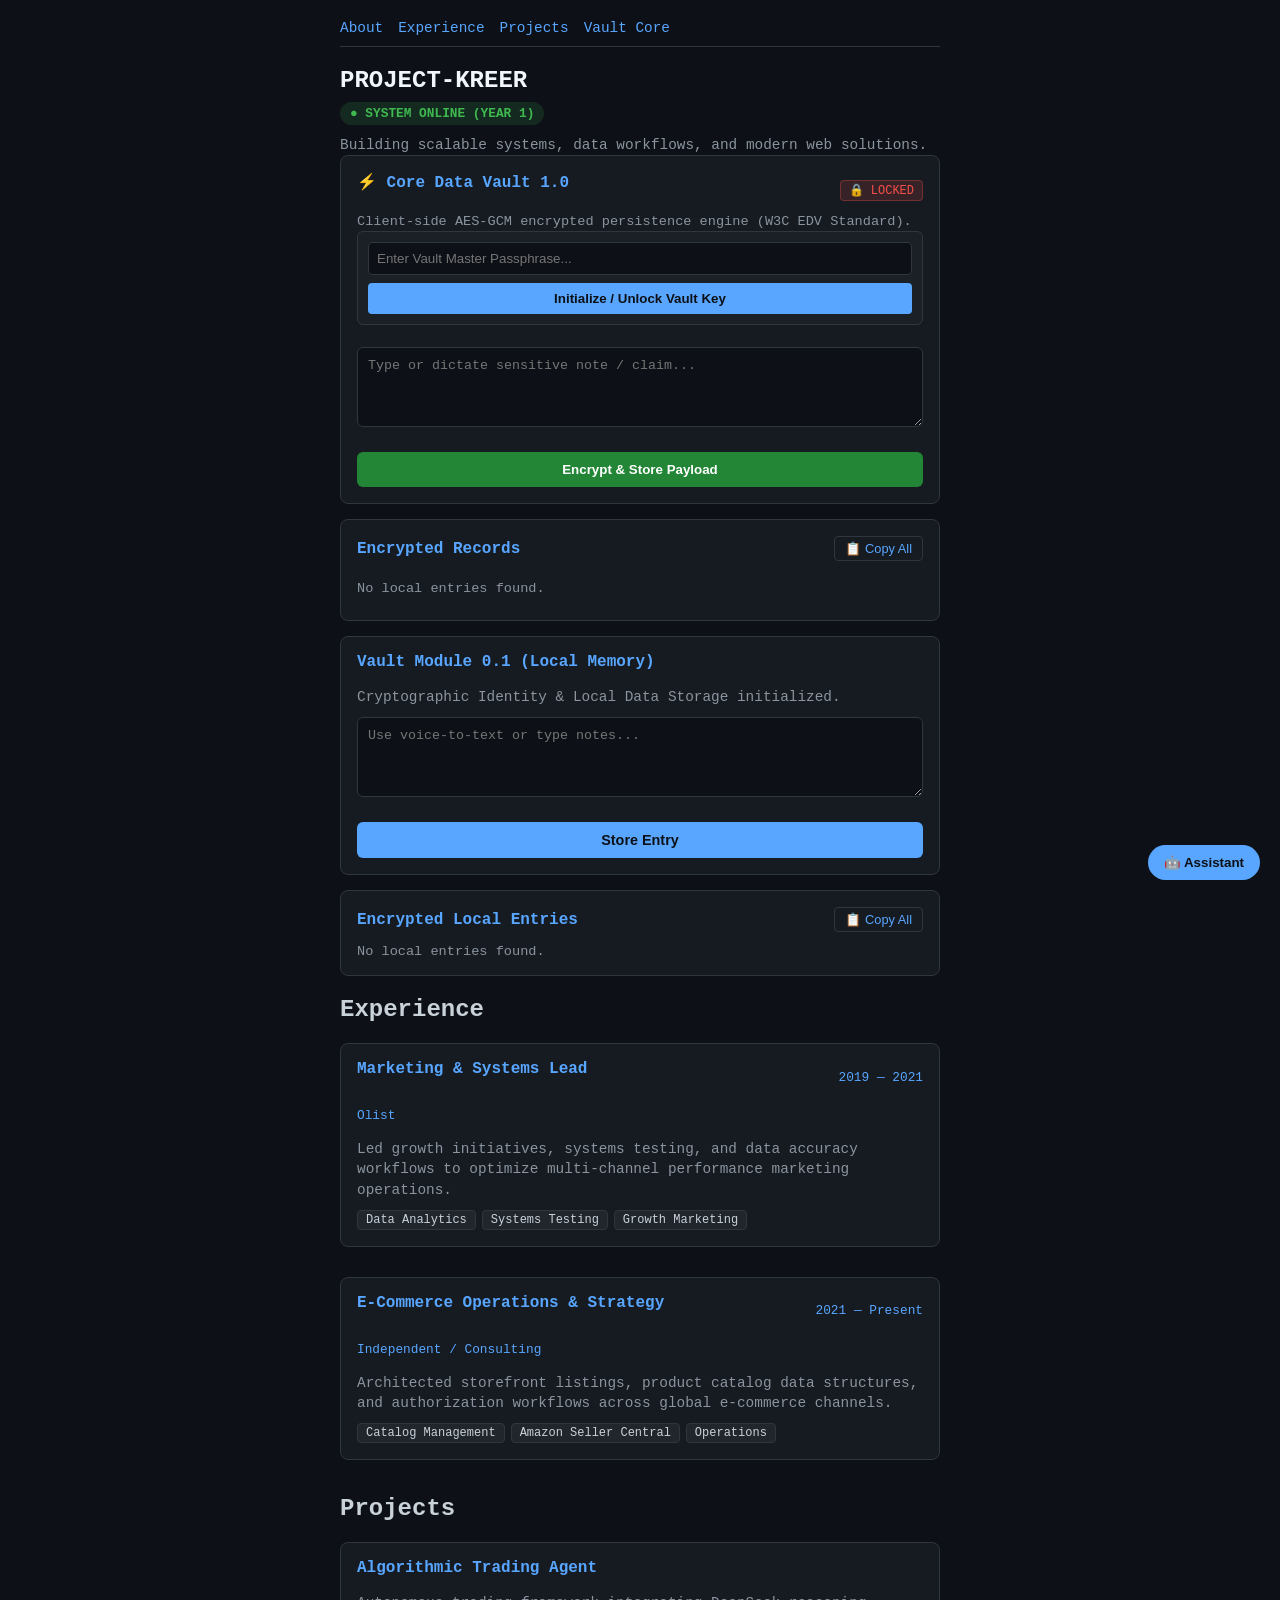
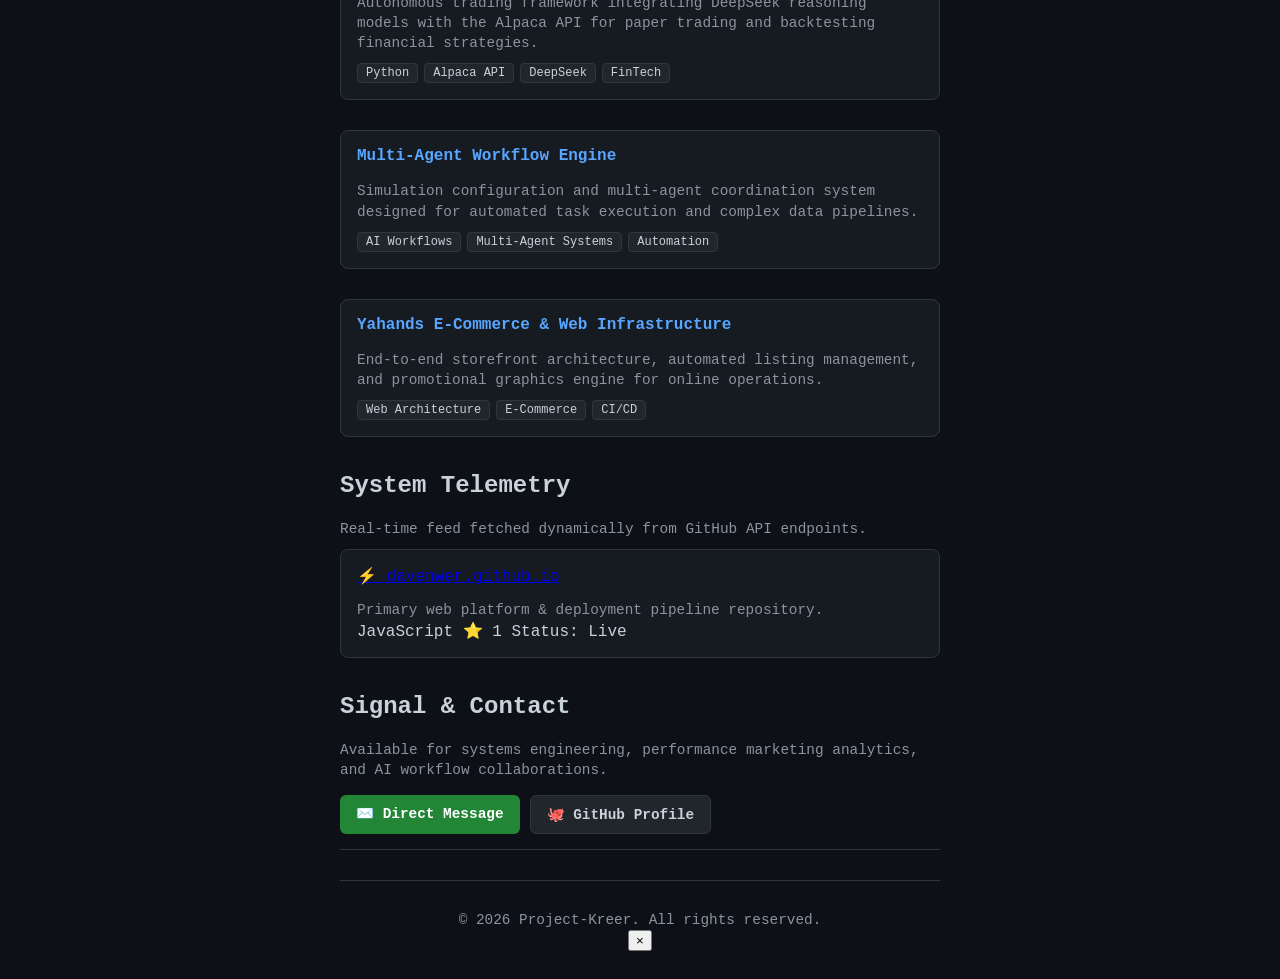
==== index.html @ 2634e56e "Implement Core Data Vault with encryption controls Added Core Data Vault section with encryption fea" ====
<!DOCTYPE html>
<html lang="en">
<head>
  <!-- Primary Meta Tags -->
  <title>Okennachukwu Enwerem | Systems Engineering, Marketing Analytics & AI Workflows</title>
  <meta name="title" content="Okennachukwu Enwerem | Systems Engineering, Marketing Analytics & AI Workflows">
  <meta name="description" content="Portfolio of Okennachukwu Enwerem—specializing in systems engineering, e-commerce infrastructure, performance marketing analytics, and AI workflow automation.">

  <!-- Open Graph / Facebook / LinkedIn -->
  <meta property="og:type" content="website">
  <meta property="og:url" content="https://davenwer.github.io/">
  <meta property="og:title" content="Okennachukwu Enwerem | Systems Engineering & AI Workflows">
  <meta property="og:description" content="Portfolio showcasing algorithmic trading engines, e-commerce infrastructure, and automated workflow architecture.">
  <meta property="og:image" content="https://davenwer.github.io/icon-512.png">

  <!-- Twitter / X -->
  <meta property="twitter:card" content="summary_large_image">
  <meta property="twitter:url" content="https://davenwer.github.io/">
  <meta property="twitter:title" content="Okennachukwu Enwerem | Portfolio">
  <meta property="twitter:description" content="Systems engineering, e-commerce infrastructure, performance marketing analytics, and AI workflow automation.">
  <meta property="twitter:image" content="https://davenwer.github.io/icon-512.png">

  <!-- Mobile PWA & Web App Capable Meta Tags -->
  <meta name="theme-color" content="#0f172a" />
  <meta name="apple-mobile-web-app-capable" content="yes" />
  <meta name="apple-mobile-web-app-status-bar-style" content="black-translucent" />
  <link rel="manifest" href="manifest.json" />

  <meta charset="UTF-8">
  <meta name="viewport" content="width=device-width, initial-scale=1.0">

  <style>
    :root {
      --bg: #0d1117;
      --card: #161b22;
      --accent: #58a6ff;
      --text: #c9d1d9;
      --success: #3fb950;
      --border: #30363d;
    }
    body {
      background-color: var(--bg);
      color: var(--text);
      font-family: -apple-system, BlinkMacSystemFont, "Segoe UI", Roboto, monospace;
      margin: 0;
      padding: 20px;
      display: flex;
      flex-direction: column;
      align-items: center;
      min-height: 100vh;
    }
    .container {
      width: 100%;
      max-width: 600px;
    }
    header nav {
      display: flex;
      gap: 15px;
      margin-bottom: 20px;
      border-bottom: 1px solid var(--border);
      padding-bottom: 10px;
    }
    header nav a {
      color: var(--accent);
      text-decoration: none;
      font-size: 0.9rem;
    }
    .header {
      border-bottom: 1px solid var(--border);
      padding-bottom: 15px;
      margin-bottom: 20px;
    }
    h1 {
      color: #f0f6fc;
      font-size: 1.5rem;
      margin: 0;
    }
    .status-badge {
      display: inline-block;
      background: rgba(63, 185, 80, 0.15);
      color: var(--success);
      padding: 4px 10px;
      border-radius: 12px;
      font-size: 0.8rem;
      font-weight: bold;
      margin-top: 8px;
    }
    .card {
      background: var(--card);
      border: 1px solid var(--border);
      border-radius: 8px;
      padding: 16px;
      margin-bottom: 15px;
    }
    .card h3 {
      margin-top: 0;
      color: var(--accent);
      font-size: 1rem;
    }
    p {
      font-size: 0.9rem;
      line-height: 1.4;
      color: #8b949e;
      margin-bottom: 0;
    }
    textarea {
      width: 100%;
      height: 80px;
      background: #090d11;
      border: 1px solid var(--border);
      border-radius: 6px;
      color: var(--text);
      padding: 10px;
      box-sizing: border-box;
      font-family: inherit;
      resize: none;
      margin-bottom: 10px;
      margin-top: 10px;
    }
    .vault-btn {
      width: 100%;
      background: #238636;
      color: white;
      border: none;
      padding: 12px;
      border-radius: 6px;
      font-weight: bold;
      font-size: 0.9rem;
      cursor: pointer;
    }
    .vault-btn:active {
      background: #2ea043;
    }
    .entry-list {
      margin-top: 10px;
    }
    .entry-item {
      background: #090d11;
      border: 1px solid var(--border);
      border-radius: 6px;
      padding: 10px;
      margin-bottom: 8px;
      font-size: 0.85rem;
      word-break: break-word;
    }
    .grid {
      display: flex;
      flex-direction: column;
      gap: 15px;
      margin-top: 10px;
    }
    .card-header {
      display: flex;
      justify-content: space-between;
      align-items: center;
    }
    .date, .company {
      font-size: 0.8rem;
      color: var(--accent);
    }
    .tag-container {
      display: flex;
      flex-wrap: wrap;
      gap: 6px;
      margin-top: 10px;
    }
    .tag {
      background: #21262d;
      color: var(--text);
      padding: 2px 8px;
      border-radius: 4px;
      font-size: 0.75rem;
      border: 1px solid var(--border);
    }
    .contact-actions {
      display: flex;
      gap: 10px;
      margin-top: 15px;
    }
    .btn {
      padding: 10px 16px;
      border-radius: 6px;
      text-decoration: none;
      font-weight: bold;
      font-size: 0.9rem;
    }
    .btn-primary { background: #238636; color: white; }
    .btn-secondary { background: #21262d; color: var(--text); border: 1px solid var(--border); }
    
    /* CLI Drawer Styles */
    .cli-floating-btn {
      position: fixed;
      bottom: 20px;
      right: 20px;
      background: var(--accent);
      color: var(--bg);
      border: none;
      padding: 10px 16px;
      border-radius: 20px;
      font-weight: bold;
      cursor: pointer;
      z-index: 1000;
    }
    .cli-drawer {
      position: fixed;
      bottom: 0;
      left: 0;
      width: 100%;
      max-height: 50vh;
      background: var(--card);
      border-top: 1px solid var(--border);
      display: none;
      flex-direction: column;
      z-index: 1001;
      box-sizing: border-box;
      padding: 15px;
    }
    .cli-drawer[aria-hidden="false"] {
      display: flex;
    }
    .cli-header {
      display: flex;
      justify-content: space-between;
      align-items: center;
      font-size: 0.8rem;
      color: var(--accent);
      border-bottom: 1px solid var(--border);
      padding-bottom: 8px;
    }
    .cli-close-btn {
      background: none;
      border: none;
      color: var(--text);
      font-size: 1.2rem;
      cursor: pointer;
    }
    .cli-output {
      overflow-y: auto;
      max-height: 150px;
      margin: 10px 0;
      font-size: 0.85rem;
    }
    .cli-quick-commands {
      display: flex;
      gap: 5px;
      flex-wrap: wrap;
      margin-bottom: 10px;
    }
    .cli-pill {
      background: #21262d;
      color: var(--text);
      border: 1px solid var(--border);
      padding: 4px 8px;
      border-radius: 12px;
      font-size: 0.75rem;
      cursor: pointer;
    }
    .cli-input-form {
      display: flex;
      align-items: center;
      background: #090d11;
      border: 1px solid var(--border);
      border-radius: 6px;
      padding: 6px 10px;
    }
    .cli-prompt {
      color: var(--success);
      margin-right: 8px;
      font-weight: bold;
    }
    .cli-input-form input {
      background: none;
      border: none;
      color: var(--text);
      width: 100%;
      outline: none;
      font-family: inherit;
      font-size: 0.9rem;
    }
  </style>
</head>
<body>
  <div class="container">
    <header>
      <nav>
        <a href="#about">About</a>
        <a href="#experience">Experience</a>
        <a href="#projects">Projects</a>
        <a href="#vault-section">Vault Core</a>
      </nav>
    </header>

    <main>
      <section id="hero" class="header">
        <h1>PROJECT-KREER</h1>
        <div class="status-badge">● SYSTEM ONLINE (YEAR 1)</div>
        <p style="margin-top: 10px;">Building scalable systems, data workflows, and modern web solutions.</p>
      
    <!-- Local Storage Vault Module (Enhanced) -->
<!-- Core Data Vault Section (Year 1 Foundation) -->
<section id="vault-section">
  <div class="card">
    <div style="display: flex; justify-content: space-between; align-items: center;">
      <h3>⚡ Core Data Vault 1.0</h3>
      <span id="vault-status-badge" style="background: rgba(248,81,73,0.15); color: #f85149; padding: 2px 8px; border-radius: 4px; font-size: 0.75rem; border: 1px solid rgba(248,81,73,0.3);">🔒 LOCKED</span>
    </div>
    <p class="text-muted" style="font-size: 0.85rem; margin-top: 4px;">Client-side AES-GCM encrypted persistence engine (W3C EDV Standard).</p>

    <!-- Key Derivation / Unlock Input -->
    <div id="vault-lock-controls" style="margin-bottom: 12px; padding: 10px; background: rgba(255,255,255,0.02); border: 1px solid #30363d; border-radius: 6px;">
      <input type="password" id="vaultPassphrase" placeholder="Enter Vault Master Passphrase..." style="width: 100%; box-sizing: border-box; padding: 8px; border-radius: 4px; border: 1px solid #30363d; background: #0d1117; color: white; margin-bottom: 8px;">
      <button onclick="unlockCoreVault()" style="width: 100%; padding: 8px; border-radius: 4px; background: var(--accent-color, #58a6ff); color: #0d1117; font-weight: bold; border: none; cursor: pointer;">Initialize / Unlock Vault Key</button>
    </div>

    <!-- Data Input -->
    <div style="position: relative; margin-bottom: 10px;">
      <textarea id="vaultInput" placeholder="Type or dictate sensitive note / claim..." style="width: 100%; box-sizing: border-box; min-height: 70px; padding: 10px; border-radius: 6px; border: 1px solid #30363d; background: #0d1117; color: #c9d1d9; resize: vertical;"></textarea>
    </div>

    <button onclick="saveToCoreVault()" style="width: 100%; padding: 10px; border-radius: 6px; background: #238636; color: white; font-weight: bold; border: none; cursor: pointer;">Encrypt & Store Payload</button>
  </div>

  <!-- Encrypted Vault Display Card -->
  <div class="card" style="margin-top: 12px;">
    <div style="display: flex; justify-content: space-between; align-items: center; margin-bottom: 12px;">
      <h3 style="margin: 0;">Encrypted Records</h3>
      <button onclick="copyAllVaultEntries()" style="background: transparent; border: 1px solid #30363d; color: var(--accent-color, #58a6ff); font-size: 0.8rem; padding: 4px 10px; border-radius: 4px; cursor: pointer;">📋 Copy All</button>
    </div>

    <div id="vaultDisplay" class="entry-list" style="display: flex; flex-direction: column; gap: 8px; max-height: 280px; overflow-y: auto;">
      <div style="color: #8b949e; font-size: 0.85rem;">Vault locked. Enter passphrase above to view decrypted records.</div>
    </div>
  </div>
  
  <!-- Input Container -->
  <div class="card">
    <h3>Vault Module 0.1 (Local Memory)</h3>
    <p>Cryptographic Identity & Local Data Storage initialized.</p>
    
    <div style="position: relative; margin-bottom: 10px;">
      <textarea id="vaultInput" placeholder="Use voice-to-text or type notes..." style="width: 100%; box-sizing: border-box; min-height: 80px; padding: 10px; border-radius: 6px; border: 1px solid var(--border-color, #30363d); background: var(--bg-primary, #0d1117); color: #c9d1d9; resize: vertical;"></textarea>
    </div>

    <button class="vault-btn" onclick="saveToVault()" style="width: 100%; padding: 10px; border-radius: 6px; background: var(--accent-color, #58a6ff); color: #0d1117; font-weight: bold; border: none; cursor: pointer;">Store Entry</button>
  </div>

  <!-- Display Container -->
  <div class="card">
    <div style="display: flex; justify-content: space-between; align-items: center; margin-bottom: 12px;">
      <h3 style="margin: 0;">Encrypted Local Entries</h3>
      <button onclick="copyAllVaultEntries()" style="background: transparent; border: 1px solid #30363d; color: var(--accent-color, #58a6ff); font-size: 0.8rem; padding: 4px 10px; border-radius: 4px; cursor: pointer;">📋 Copy All</button>
    </div>

    <div id="vaultDisplay" class="entry-list" style="display: flex; flex-direction: column; gap: 8px; max-height: 280px; overflow-y: auto;">
      <div style="color: #8b949e; font-size: 0.85rem;">No local entries found.</div>
    </div>
  </div>
</section>
        
     <!-- Experience Section -->
      <section id="experience">
        <h2>Experience</h2>
        <div class="grid">
          <article class="card">
            <div class="card-header">
              <h3>Marketing & Systems Lead</h3>
              <span class="date">2019 — 2021</span>
            </div>
            <p class="company">Olist</p>
            <p>Led growth initiatives, systems testing, and data accuracy workflows to optimize multi-channel performance marketing operations.</p>
            <div class="tag-container">
              <span class="tag">Data Analytics</span>
              <span class="tag">Systems Testing</span>
              <span class="tag">Growth Marketing</span>
            </div>
          </article>

          <article class="card">
            <div class="card-header">
              <h3>E-Commerce Operations & Strategy</h3>
              <span class="date">2021 — Present</span>
            </div>
            <p class="company">Independent / Consulting</p>
            <p>Architected storefront listings, product catalog data structures, and authorization workflows across global e-commerce channels.</p>
            <div class="tag-container">
              <span class="tag">Catalog Management</span>
              <span class="tag">Amazon Seller Central</span>
              <span class="tag">Operations</span>
            </div>
          </article>
        </div>
      </section>

      <!-- Projects Section -->
      <section id="projects">
        <h2>Projects</h2>
        <div class="grid">
          <article class="card project-card">
            <h3>Algorithmic Trading Agent</h3>
            <p>Autonomous trading framework integrating DeepSeek reasoning models with the Alpaca API for paper trading and backtesting financial strategies.</p>
            <div class="tag-container">
              <span class="tag">Python</span>
              <span class="tag">Alpaca API</span>
              <span class="tag">DeepSeek</span>
              <span class="tag">FinTech</span>
            </div>
          </article>

          <article class="card project-card">
            <h3>Multi-Agent Workflow Engine</h3>
            <p>Simulation configuration and multi-agent coordination system designed for automated task execution and complex data pipelines.</p>
            <div class="tag-container">
              <span class="tag">AI Workflows</span>
              <span class="tag">Multi-Agent Systems</span>
              <span class="tag">Automation</span>
            </div>
          </article>

          <article class="card project-card">
            <h3>Yahands E-Commerce & Web Infrastructure</h3>
            <p>End-to-end storefront architecture, automated listing management, and promotional graphics engine for online operations.</p>
            <div class="tag-container">
              <span class="tag">Web Architecture</span>
              <span class="tag">E-Commerce</span>
              <span class="tag">CI/CD</span>
            </div>
          </article>
        </div>
      </section>

      <!-- System Telemetry Section (Live GitHub API) -->
      <section id="telemetry" style="margin-top: 20px;">
        <h2>System Telemetry</h2>
        <p>Real-time feed fetched dynamically from GitHub API endpoints.</p>
        <div id="telemetry-feed" class="grid" style="margin-top: 10px;">
          <div class="card telemetry-card loading">
            <p>📡 Fetching live telemetry from GitHub...</p>
          </div>
        </div>
      </section>

      <!-- Contact & Signal Drawer Section -->
      <section id="contact" style="margin-top: 20px;">
        <h2>Signal & Contact</h2>
        <p>Available for systems engineering, performance marketing analytics, and AI workflow collaborations.</p>
        <div class="contact-actions">
          <a href="mailto:info@yahands.com" class="btn btn-primary">✉️ Direct Message</a>
          <a href="https://github.com/davenwer" target="_blank" rel="noopener" class="btn btn-secondary">🐙 GitHub Profile</a>
        </div>
      </section>
    </main>

    <footer style="margin-top: 30px; text-align: center; border-top: 1px solid var(--border); padding-top: 15px;">
      <p>&copy; 2026 Project-Kreer. All rights reserved.</p>
    </footer>
  </div>

  <!-- Scripts -->
  <script src="script.js" defer></script>
  <script>
    document.addEventListener("DOMContentLoaded", () => {
      loadVault();

      // Reliable Drawer Toggle Fix
      const cliTrigger = document.getElementById("cli-trigger");
      const cliDrawer = document.getElementById("cli-drawer");
      const cliClose = document.getElementById("cli-close");

      if (cliTrigger && cliDrawer) {
        cliTrigger.addEventListener("click", (e) => {
          e.preventDefault();
          const isHidden = cliDrawer.getAttribute("aria-hidden") === "true";
          cliDrawer.setAttribute("aria-hidden", isHidden ? "false" : "true");
        });
      }

      if (cliClose && cliDrawer) {
        cliClose.addEventListener("click", (e) => {
          e.preventDefault();
          cliDrawer.setAttribute("aria-hidden", "true");
        });
      }
    });

    function saveToVault() {
      const input = document.getElementById("vaultInput");
      const text = input.value.trim();
      if (!text) return;

      let entries = JSON.parse(localStorage.getItem("kreer_vault") || "[]");
      entries.unshift({ text: text, timestamp: new Date().toLocaleString() });
      
      localStorage.setItem("kreer_vault", JSON.stringify(entries));
      input.value = "";
      loadVault();
    }

    function loadVault() {
      const display = document.getElementById("vaultDisplay");
      if (!display) return;
      let entries = JSON.parse(localStorage.getItem("kreer_vault") || "[]");

      if (entries.length === 0) {
        display.innerHTML = '<div style="color: #8b949e; font-size: 0.85rem;">No local entries found.</div>';
        return;
      }

      display.innerHTML = entries.map(e => `
        <div class="entry-item">
          <div>${e.text}</div>
          <div style="color: #8b949e; font-size: 0.7rem; margin-top: 4px;">${e.timestamp}</div>
        </div>
      `).join('');
    }
  </script>


  <!-- Project Detail Modal Container -->
  <div id="project-modal" class="modal-overlay" aria-hidden="true">
    <div class="modal-card">
      <button class="modal-close" id="modal-close-btn" aria-label="Close modal">&times;</button>
      <div id="modal-body"></div>
    </div>
  </div>

  <!-- Floating AI Chatbot & Command Terminal -->
  <button id="cli-trigger" class="cli-floating-btn" aria-label="Open AI Assistant">
    🤖 Assistant
  </button>

  <div id="cli-drawer" class="cli-drawer" aria-hidden="true">
    <div class="cli-header">
      <span>KREER // PORTFOLIO AI &amp; TERMINAL v2.0</span>
      <button id="cli-close" class="cli-close-btn">&times;</button>
    </div>
    
    <div id="cli-output" class="cli-output">
      <p class="bot-msg">👋 Hi! I'm the Kreer Portfolio Assistant. Ask me anything about my background, skills, or projects—or tap a quick command below!</p>
    </div>

    <div class="cli-quick-commands">
      <button class="cli-pill" data-cmd="who are you">who are you</button>
      <button class="cli-pill" data-cmd="skills">skills</button>
      <button class="cli-pill" data-cmd="experience">experience</button>
      <button class="cli-pill" data-cmd="theme">theme</button>
      <button class="cli-pill" data-cmd="goto projects">goto projects</button>
      <button class="cli-pill" data-cmd="clear">clear</button>
    </div>

    <form id="cli-form" class="cli-input-form">
      <span class="cli-prompt">&gt;</span>
      <input type="text" id="cli-input" placeholder="Ask a question or type a command..." autocomplete="off" autocorrect="off" autocapitalize="off" spellcheck="false" />
    </form>
  </div>
</body>
</html>
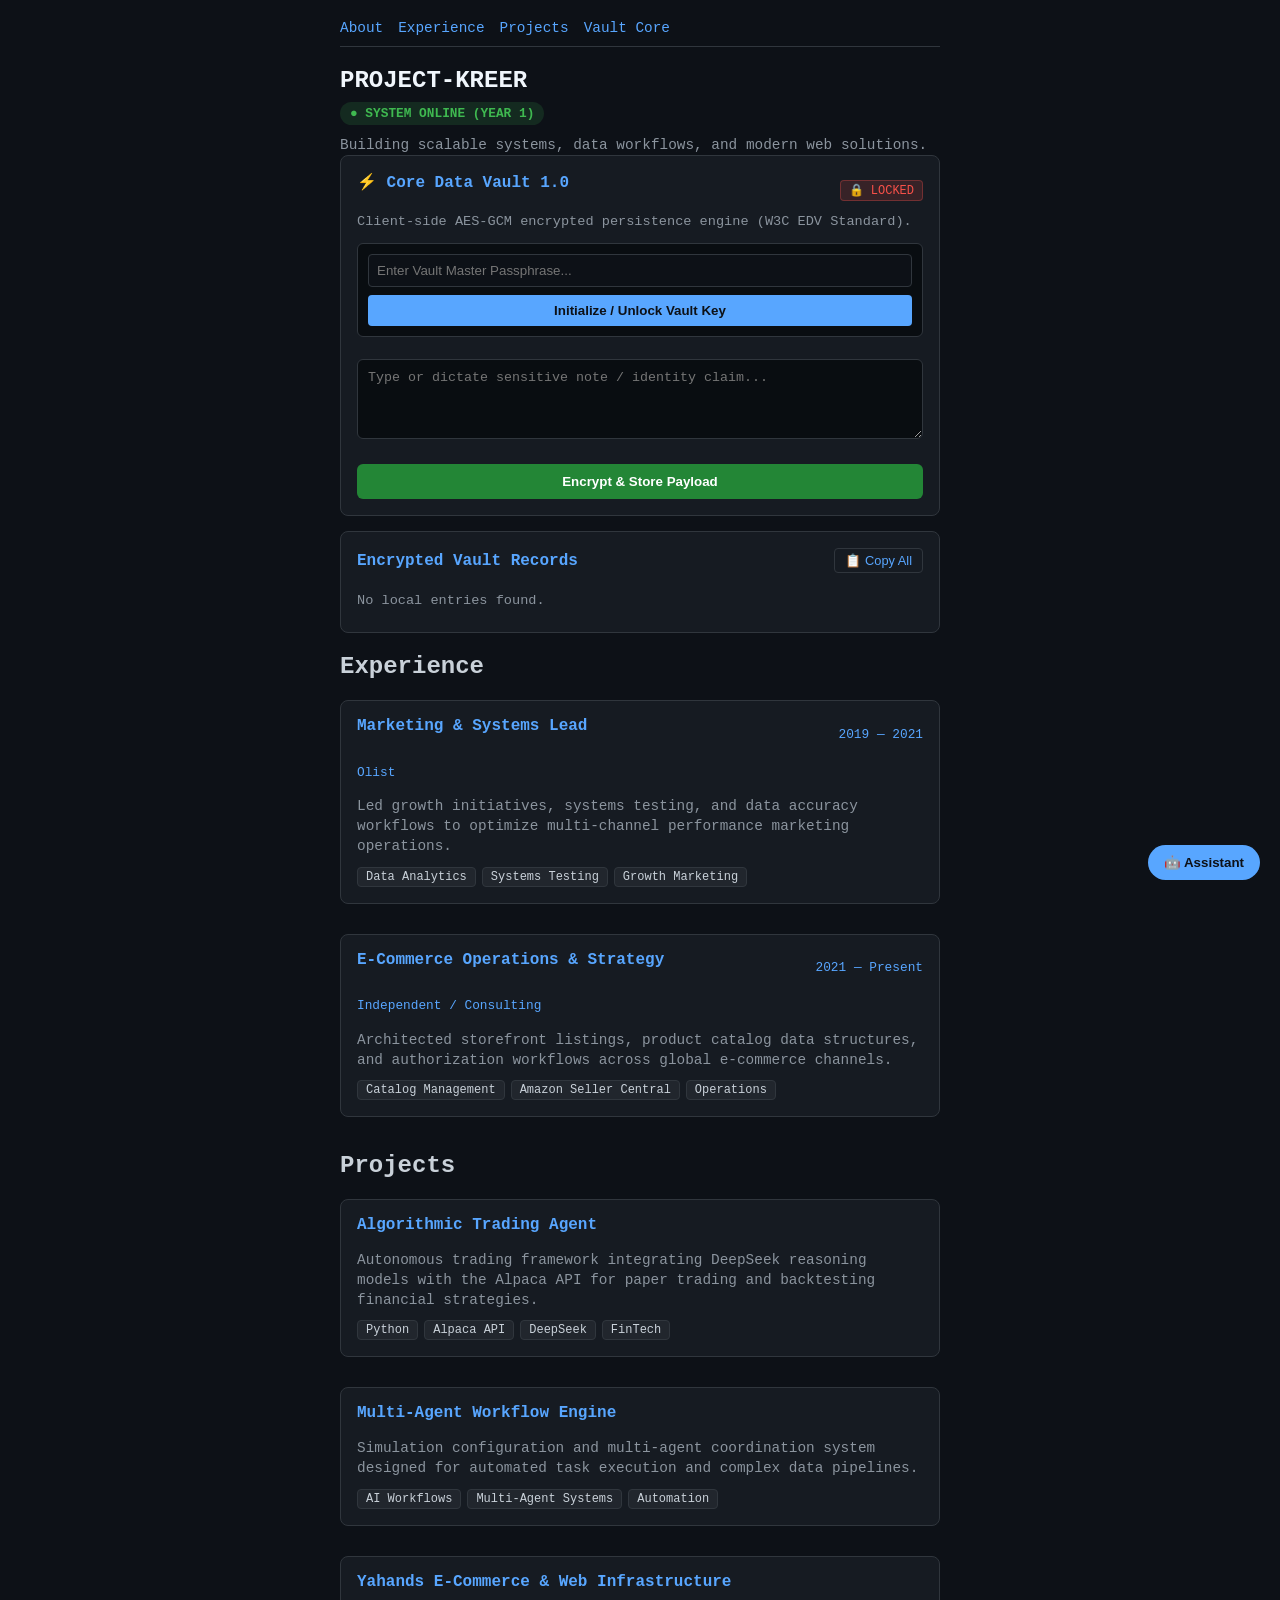
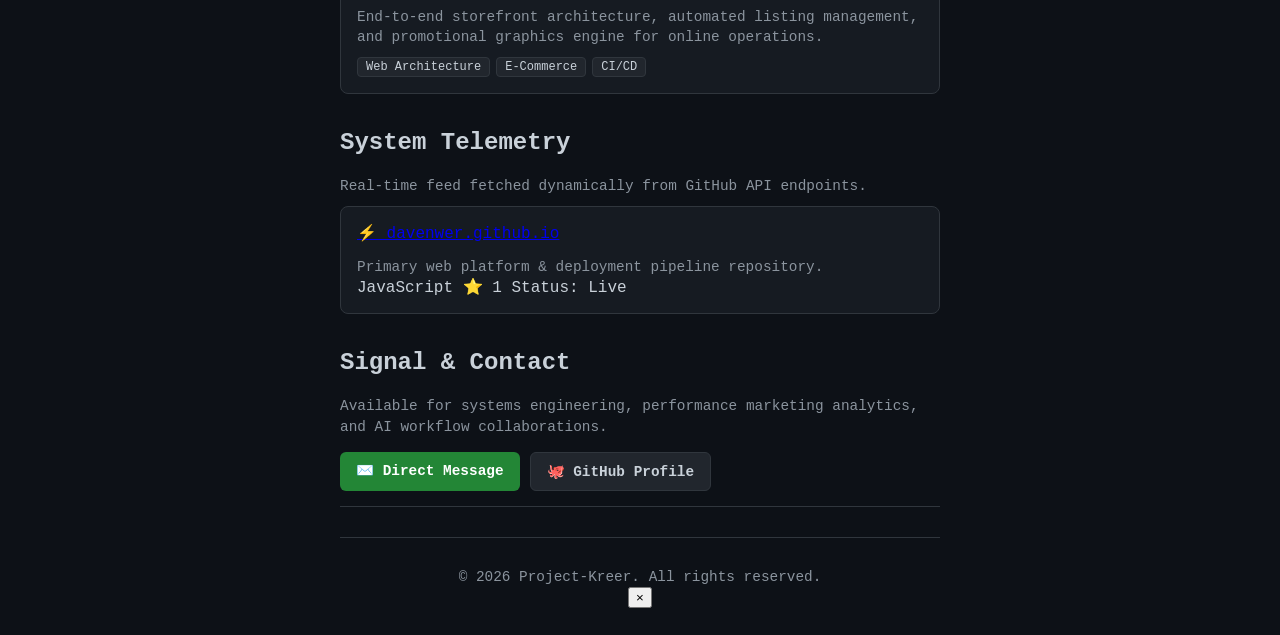
==== commit 85fd3da1: "Refactor vault section and update input elements" ====
--- a/index.html
+++ b/index.html
@@ -296,9 +296,9 @@
         <div class="status-badge">● SYSTEM ONLINE (YEAR 1)</div>
         <p style="margin-top: 10px;">Building scalable systems, data workflows, and modern web solutions.</p>
       
-    <!-- Local Storage Vault Module (Enhanced) -->
-<!-- Core Data Vault Section (Year 1 Foundation) -->
+  <!-- Core Data Vault Section (Year 1 Foundation) -->
 <section id="vault-section">
+  <!-- Status & Encryption Control Header -->
   <div class="card">
     <div style="display: flex; justify-content: space-between; align-items: center;">
       <h3>⚡ Core Data Vault 1.0</h3>
@@ -306,53 +306,29 @@
     </div>
     <p class="text-muted" style="font-size: 0.85rem; margin-top: 4px;">Client-side AES-GCM encrypted persistence engine (W3C EDV Standard).</p>
 
-    <!-- Key Derivation / Unlock Input -->
-    <div id="vault-lock-controls" style="margin-bottom: 12px; padding: 10px; background: rgba(255,255,255,0.02); border: 1px solid #30363d; border-radius: 6px;">
-      <input type="password" id="vaultPassphrase" placeholder="Enter Vault Master Passphrase..." style="width: 100%; box-sizing: border-box; padding: 8px; border-radius: 4px; border: 1px solid #30363d; background: #0d1117; color: white; margin-bottom: 8px;">
-      <button onclick="unlockCoreVault()" style="width: 100%; padding: 8px; border-radius: 4px; background: var(--accent-color, #58a6ff); color: #0d1117; font-weight: bold; border: none; cursor: pointer;">Initialize / Unlock Vault Key</button>
-    </div>
-
-    <!-- Data Input -->
+    <!-- Master Passphrase Input -->
+    <div id="vault-lock-controls" style="margin-top: 12px; margin-bottom: 12px; padding: 10px; background: #090d11; border: 1px solid var(--border); border-radius: 6px;">
+      <input type="password" id="vaultPassphrase" placeholder="Enter Vault Master Passphrase..." style="width: 100%; box-sizing: border-box; padding: 8px; border-radius: 4px; border: 1px solid var(--border); background: var(--bg); color: white; margin-bottom: 8px;">
+      <button onclick="unlockCoreVault()" style="width: 100%; padding: 8px; border-radius: 4px; background: var(--accent); color: #0d1117; font-weight: bold; border: none; cursor: pointer;">Initialize / Unlock Vault Key</button>
+    </div>
+
+    <!-- Encrypted Data Entry Input -->
     <div style="position: relative; margin-bottom: 10px;">
-      <textarea id="vaultInput" placeholder="Type or dictate sensitive note / claim..." style="width: 100%; box-sizing: border-box; min-height: 70px; padding: 10px; border-radius: 6px; border: 1px solid #30363d; background: #0d1117; color: #c9d1d9; resize: vertical;"></textarea>
+      <textarea id="vaultInput" placeholder="Type or dictate sensitive note / identity claim..." style="width: 100%; box-sizing: border-box; min-height: 80px; padding: 10px; border-radius: 6px; border: 1px solid var(--border); background: #090d11; color: var(--text); resize: vertical;"></textarea>
     </div>
 
     <button onclick="saveToCoreVault()" style="width: 100%; padding: 10px; border-radius: 6px; background: #238636; color: white; font-weight: bold; border: none; cursor: pointer;">Encrypt & Store Payload</button>
   </div>
 
-  <!-- Encrypted Vault Display Card -->
+  <!-- Encrypted Records List -->
   <div class="card" style="margin-top: 12px;">
     <div style="display: flex; justify-content: space-between; align-items: center; margin-bottom: 12px;">
-      <h3 style="margin: 0;">Encrypted Records</h3>
-      <button onclick="copyAllVaultEntries()" style="background: transparent; border: 1px solid #30363d; color: var(--accent-color, #58a6ff); font-size: 0.8rem; padding: 4px 10px; border-radius: 4px; cursor: pointer;">📋 Copy All</button>
+      <h3 style="margin: 0;">Encrypted Vault Records</h3>
+      <button onclick="copyAllVaultEntries()" style="background: transparent; border: 1px solid var(--border); color: var(--accent); font-size: 0.8rem; padding: 4px 10px; border-radius: 4px; cursor: pointer;">📋 Copy All</button>
     </div>
 
     <div id="vaultDisplay" class="entry-list" style="display: flex; flex-direction: column; gap: 8px; max-height: 280px; overflow-y: auto;">
-      <div style="color: #8b949e; font-size: 0.85rem;">Vault locked. Enter passphrase above to view decrypted records.</div>
-    </div>
-  </div>
-  
-  <!-- Input Container -->
-  <div class="card">
-    <h3>Vault Module 0.1 (Local Memory)</h3>
-    <p>Cryptographic Identity & Local Data Storage initialized.</p>
-    
-    <div style="position: relative; margin-bottom: 10px;">
-      <textarea id="vaultInput" placeholder="Use voice-to-text or type notes..." style="width: 100%; box-sizing: border-box; min-height: 80px; padding: 10px; border-radius: 6px; border: 1px solid var(--border-color, #30363d); background: var(--bg-primary, #0d1117); color: #c9d1d9; resize: vertical;"></textarea>
-    </div>
-
-    <button class="vault-btn" onclick="saveToVault()" style="width: 100%; padding: 10px; border-radius: 6px; background: var(--accent-color, #58a6ff); color: #0d1117; font-weight: bold; border: none; cursor: pointer;">Store Entry</button>
-  </div>
-
-  <!-- Display Container -->
-  <div class="card">
-    <div style="display: flex; justify-content: space-between; align-items: center; margin-bottom: 12px;">
-      <h3 style="margin: 0;">Encrypted Local Entries</h3>
-      <button onclick="copyAllVaultEntries()" style="background: transparent; border: 1px solid #30363d; color: var(--accent-color, #58a6ff); font-size: 0.8rem; padding: 4px 10px; border-radius: 4px; cursor: pointer;">📋 Copy All</button>
-    </div>
-
-    <div id="vaultDisplay" class="entry-list" style="display: flex; flex-direction: column; gap: 8px; max-height: 280px; overflow-y: auto;">
-      <div style="color: #8b949e; font-size: 0.85rem;">No local entries found.</div>
+      <div style="color: #8b949e; font-size: 0.85rem;">Vault locked. Enter passphrase above to decrypt records.</div>
     </div>
   </div>
 </section>
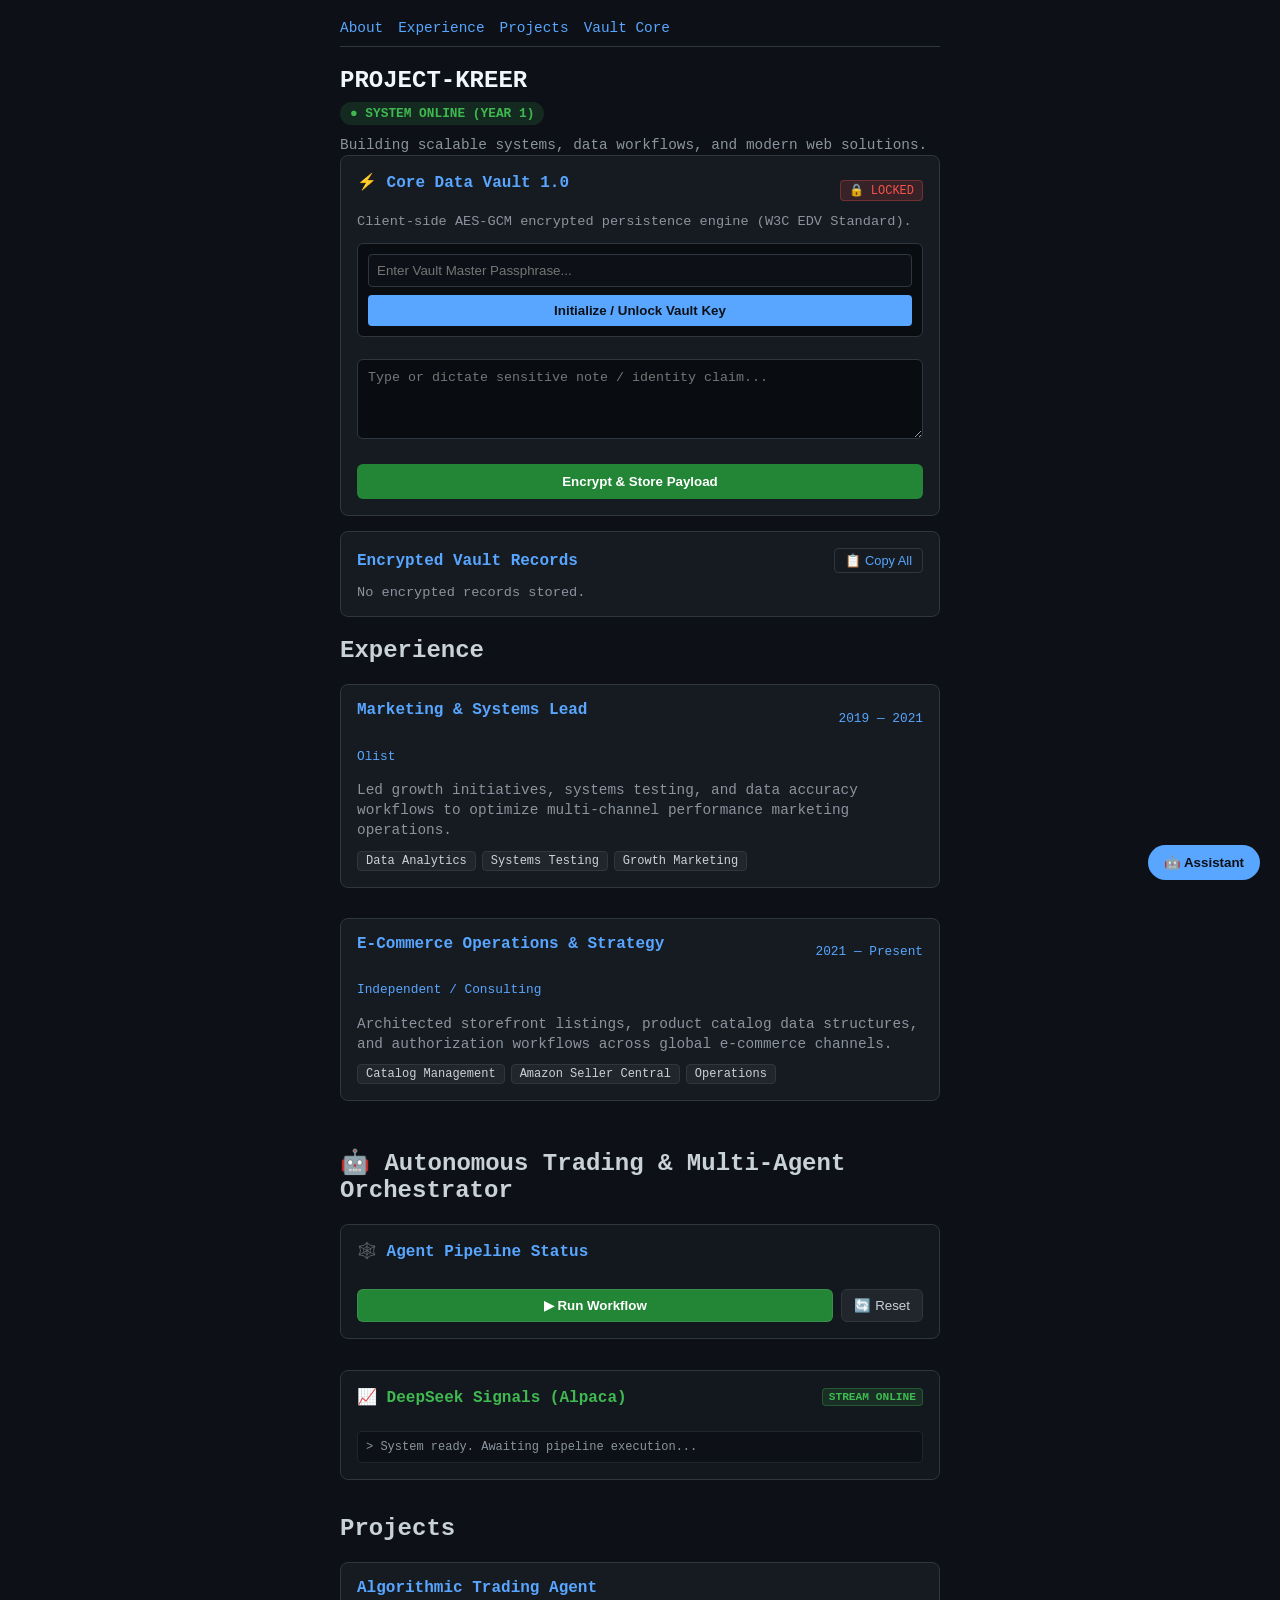
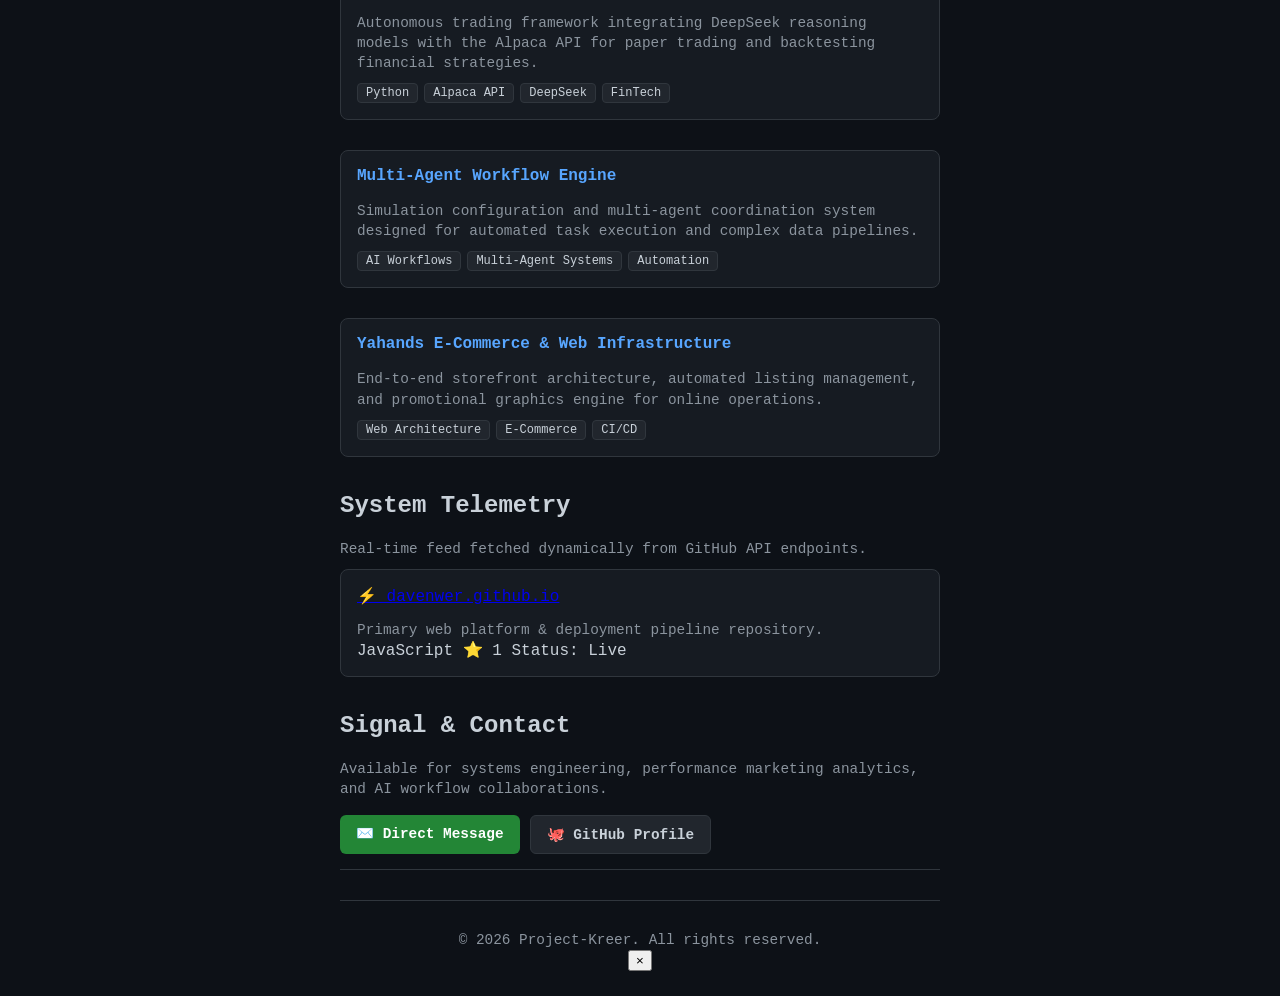
==== commit 0ef90000: "Add Agentic Trading Center section to index.html Added Agentic Trading & Multi-Agent Command Center " ====
--- a/index.html
+++ b/index.html
@@ -367,6 +367,53 @@
         </div>
       </section>
 
+<!-- ==========================================================================
+   Agentic Trading & Multi-Agent Command Center
+   ========================================================================== -->
+<section id="agentic-trading-center" class="section-container" style="margin-top: 2rem;">
+  <h2 style="display: flex; align-items: center; gap: 8px;">
+    🤖 Autonomous Trading & Multi-Agent Orchestrator
+  </h2>
+  
+  <div style="display: grid; grid-template-columns: repeat(auto-fit, minmax(300px, 1fr)); gap: 16px; margin-top: 1rem;">
+    
+    <!-- Panel 1: Multi-Agent Pipeline Orchestrator -->
+    <div class="card" style="background: rgba(22, 27, 34, 0.7); border: 1px solid #30363d; padding: 16px; border-radius: 8px;">
+      <h3 style="font-size: 1rem; margin-bottom: 12px; color: #58a6ff;">🕸️ Agent Pipeline Status</h3>
+      
+      <div id="agent-nodes-list" style="display: flex; flex-direction: column; gap: 8px; font-size: 0.85rem;">
+        <!-- Dynamically Rendered Agent Nodes -->
+      </div>
+
+      <div style="margin-top: 16px; display: flex; gap: 8px;">
+        <button id="btn-run-pipeline" onclick="triggerAgentPipeline()" style="flex: 1; padding: 8px; background: #238636; color: #fff; border: 1px solid rgba(240,246,252,0.1); border-radius: 6px; cursor: pointer; font-weight: 600;">
+          ▶ Run Workflow
+        </button>
+        <button onclick="resetAgentPipeline()" style="padding: 8px 12px; background: #21262d; color: #c9d1d9; border: 1px solid #30363d; border-radius: 6px; cursor: pointer;">
+          🔄 Reset
+        </button>
+      </div>
+    </div>
+
+    <!-- Panel 2: Alpaca / DeepSeek Signals & Execution -->
+    <div class="card" style="background: rgba(22, 27, 34, 0.7); border: 1px solid #30363d; padding: 16px; border-radius: 8px;">
+      <h3 style="font-size: 1rem; margin-bottom: 12px; color: #3fb950; display: flex; justify-content: space-between; align-items: center;">
+        <span>📈 DeepSeek Signals (Alpaca)</span>
+        <span id="alpaca-net-status" style="font-size: 0.7rem; padding: 2px 6px; background: rgba(63,185,80,0.15); border: 1px solid rgba(63,185,80,0.3); border-radius: 4px; color: #3fb950;">STREAM ONLINE</span>
+      </h3>
+
+      <div id="trading-signals-container" style="display: flex; flex-direction: column; gap: 8px; font-size: 0.85rem;">
+        <!-- Dynamically Rendered Signals -->
+      </div>
+
+      <div id="execution-log" style="margin-top: 12px; padding: 8px; background: #0d1117; border: 1px solid #21262d; border-radius: 4px; font-family: monospace; font-size: 0.75rem; color: #8b949e; max-height: 80px; overflow-y: auto;">
+        > System ready. Awaiting pipeline execution...
+      </div>
+    </div>
+
+  </div>
+</section>
+        
       <!-- Projects Section -->
       <section id="projects">
         <h2>Projects</h2>
@@ -458,30 +505,7 @@
       }
     });
 
-    function saveToVault() {
-      const input = document.getElementById("vaultInput");
-      const text = input.value.trim();
-      if (!text) return;
-
-      let entries = JSON.parse(localStorage.getItem("kreer_vault") || "[]");
-      entries.unshift({ text: text, timestamp: new Date().toLocaleString() });
-      
-      localStorage.setItem("kreer_vault", JSON.stringify(entries));
-      input.value = "";
-      loadVault();
-    }
-
-    function loadVault() {
-      const display = document.getElementById("vaultDisplay");
-      if (!display) return;
-      let entries = JSON.parse(localStorage.getItem("kreer_vault") || "[]");
-
-      if (entries.length === 0) {
-        display.innerHTML = '<div style="color: #8b949e; font-size: 0.85rem;">No local entries found.</div>';
-        return;
-      }
-
-      display.innerHTML = entries.map(e => `
+         display.innerHTML = entries.map(e => `
         <div class="entry-item">
           <div>${e.text}</div>
           <div style="color: #8b949e; font-size: 0.7rem; margin-top: 4px;">${e.timestamp}</div>
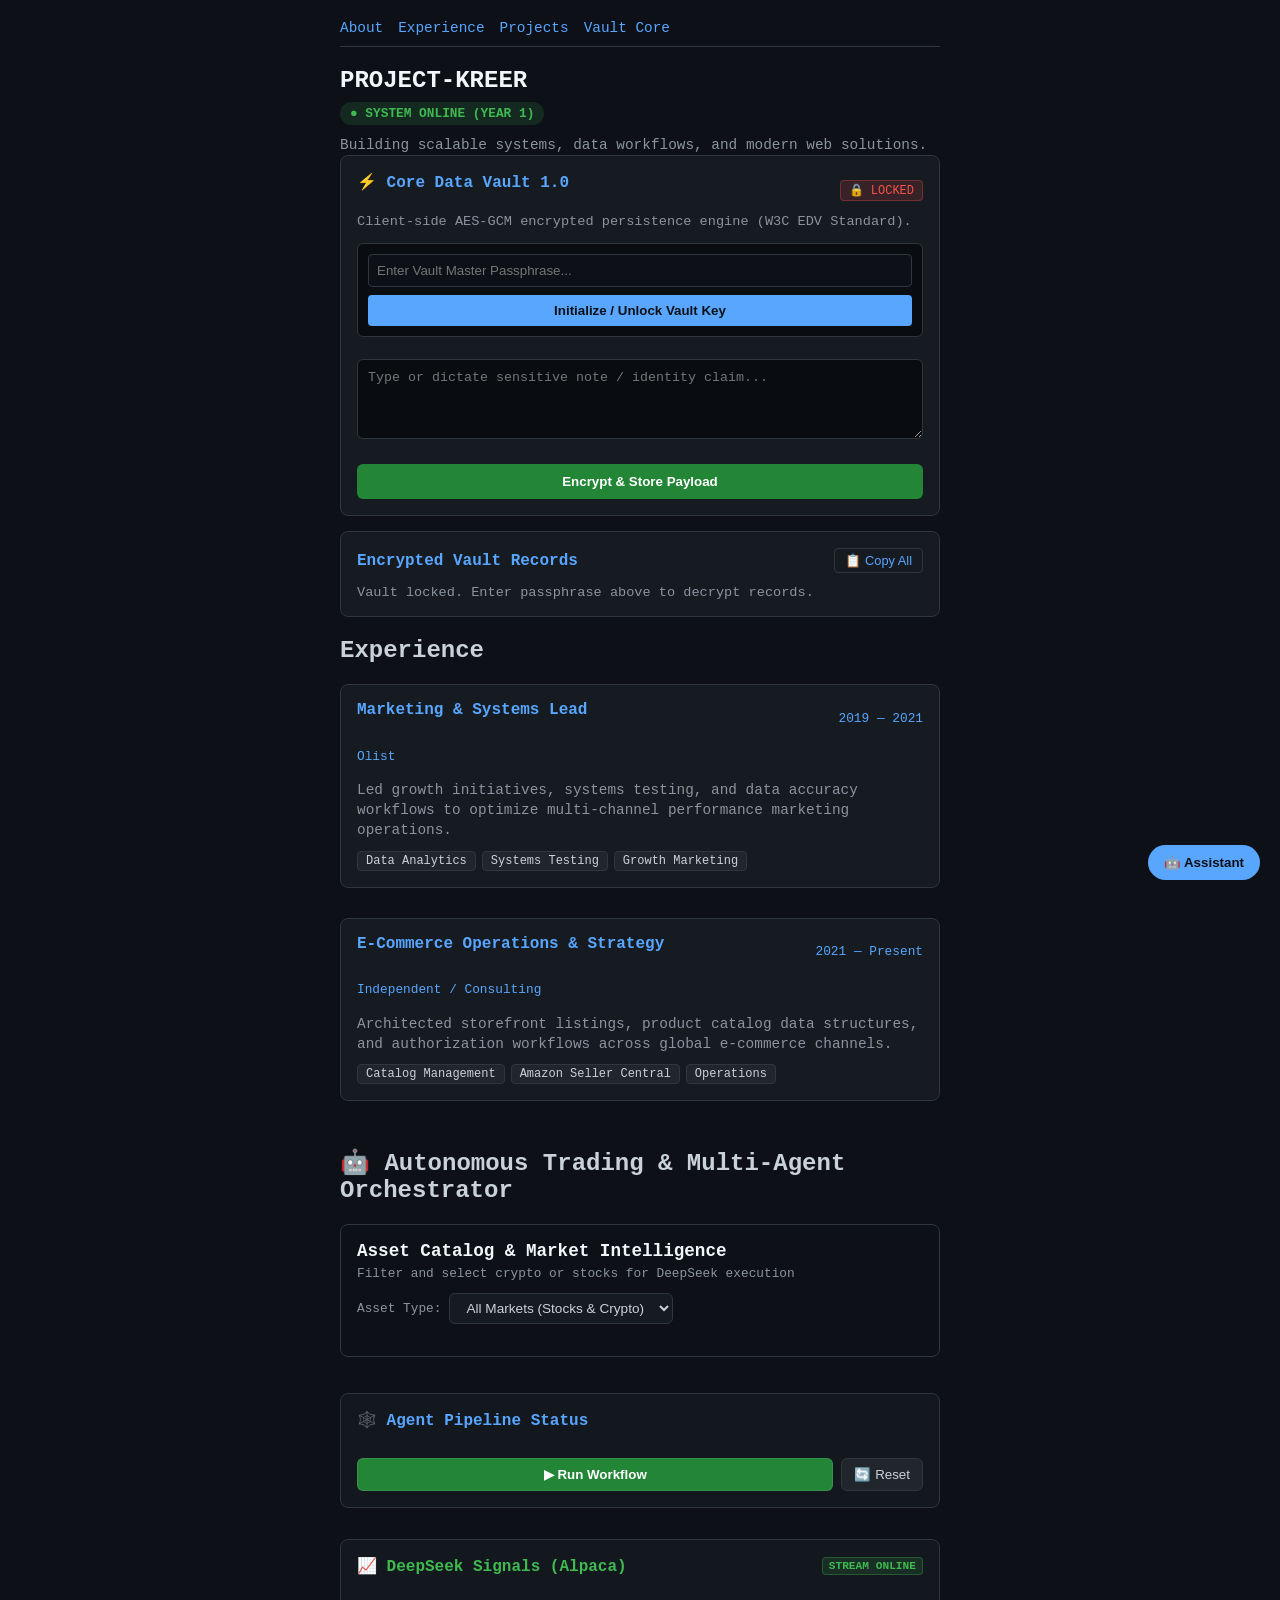
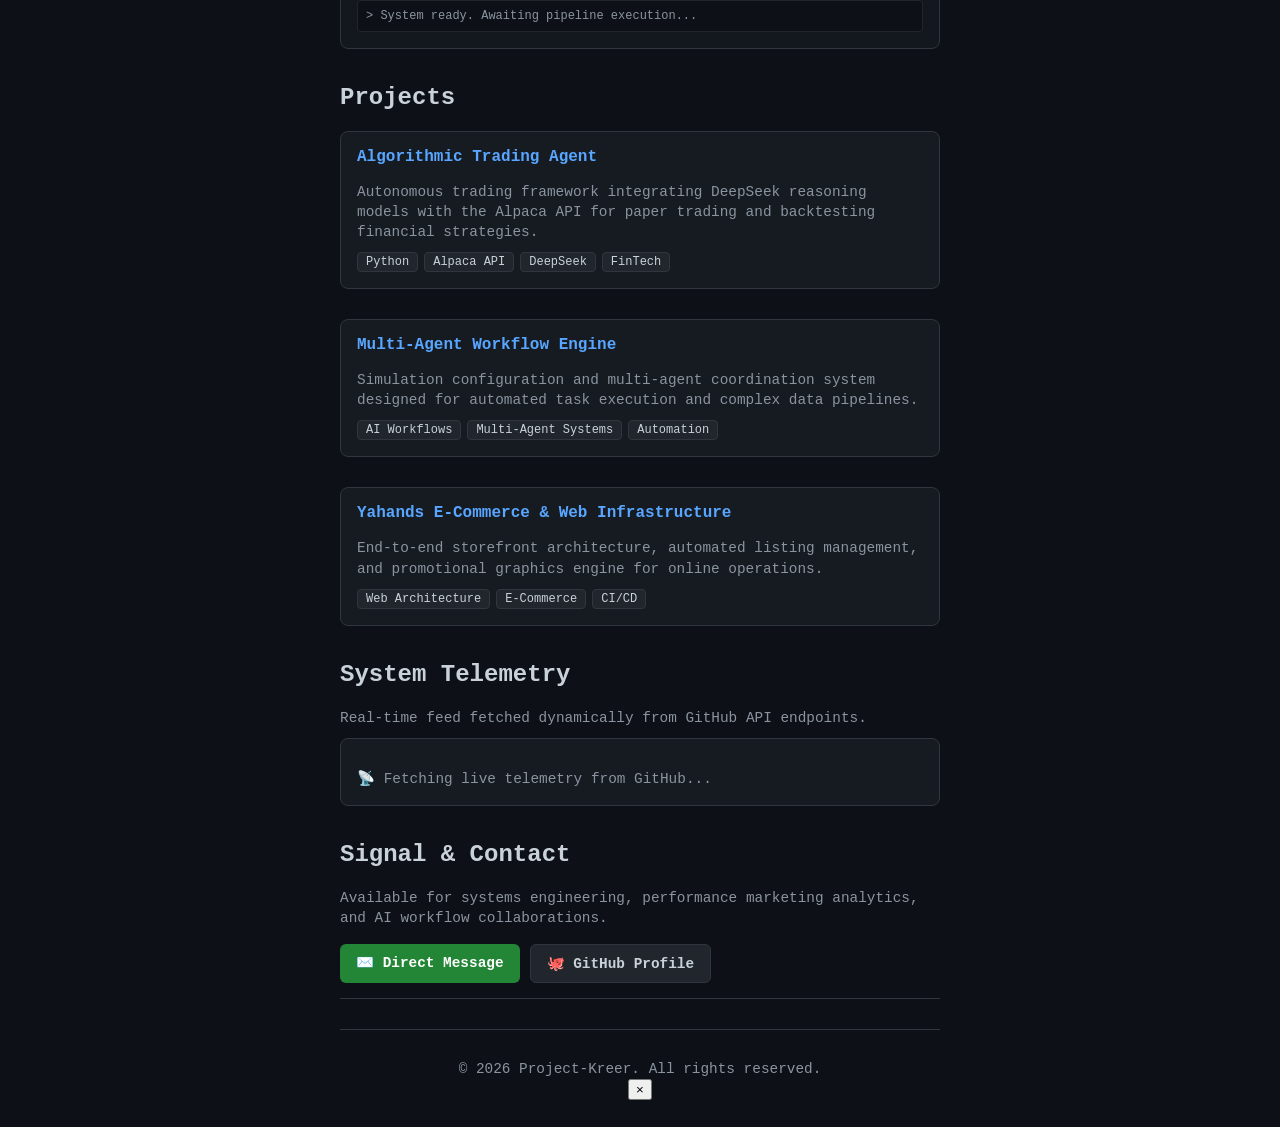
==== commit 4d68956c: "Implement Multi-Asset Browser section in index.html Added a Multi-Asset Browser section with filter " ====
--- a/index.html
+++ b/index.html
@@ -376,7 +376,31 @@
   </h2>
   
   <div style="display: grid; grid-template-columns: repeat(auto-fit, minmax(300px, 1fr)); gap: 16px; margin-top: 1rem;">
+    <!-- Multi-Asset Browser Section -->
+<div style="background: #0d1117; border: 1px solid #30363d; border-radius: 8px; padding: 16px; margin-bottom: 20px;">
+  <div style="display: flex; justify-content: space-between; align-items: center; margin-bottom: 16px; flex-wrap: wrap; gap: 10px;">
+    <div>
+      <h3 style="margin: 0; color: #f0f6fc; font-size: 1.1rem;">Asset Catalog & Market Intelligence</h3>
+      <p style="margin: 4px 0 0 0; color: #8b949e; font-size: 0.8rem;">Filter and select crypto or stocks for DeepSeek execution</p>
+    </div>
     
+    <!-- Filter Dropdown & Controls -->
+    <div style="display: flex; gap: 8px; align-items: center;">
+      <label for="asset-type-select" style="color: #8b949e; font-size: 0.8rem;">Asset Type:</label>
+      <select id="asset-type-select" onchange="filterAssets(this.value)" style="background: #161b22; color: #c9d1d9; border: 1px solid #30363d; border-radius: 6px; padding: 6px 12px; font-size: 0.85rem; cursor: pointer;">
+        <option value="all">All Markets (Stocks & Crypto)</option>
+        <option value="crypto">Cryptocurrency Only</option>
+        <option value="stock">US Equities Only</option>
+      </select>
+    </div>
+  </div>
+
+  <!-- Asset Grid Container -->
+  <div id="asset-catalog-grid" style="display: grid; grid-template-columns: repeat(auto-fill, minmax(220px, 1fr)); gap: 12px;">
+    <!-- Rendered dynamically by script.js -->
+  </div>
+</div>
+
     <!-- Panel 1: Multi-Agent Pipeline Orchestrator -->
     <div class="card" style="background: rgba(22, 27, 34, 0.7); border: 1px solid #30363d; padding: 16px; border-radius: 8px;">
       <h3 style="font-size: 1rem; margin-bottom: 12px; color: #58a6ff;">🕸️ Agent Pipeline Status</h3>
@@ -385,14 +409,15 @@
         <!-- Dynamically Rendered Agent Nodes -->
       </div>
 
-      <div style="margin-top: 16px; display: flex; gap: 8px;">
-        <button id="btn-run-pipeline" onclick="triggerAgentPipeline()" style="flex: 1; padding: 8px; background: #238636; color: #fff; border: 1px solid rgba(240,246,252,0.1); border-radius: 6px; cursor: pointer; font-weight: 600;">
-          ▶ Run Workflow
-        </button>
-        <button onclick="resetAgentPipeline()" style="padding: 8px 12px; background: #21262d; color: #c9d1d9; border: 1px solid #30363d; border-radius: 6px; cursor: pointer;">
-          🔄 Reset
-        </button>
-      </div>
+     <div style="margin-top: 16px; display: flex; gap: 8px;">
+  <button id="btn-run-pipeline" style="flex: 1; padding: 8px; background: #238636; color: #fff; border: 1px solid rgba(240,246,252,0.1); border-radius: 6px; cursor: pointer; font-weight: 600;">
+    ▶ Run Workflow
+  </button>
+  <button id="btn-reset-pipeline" style="padding: 8px 12px; background: #21262d; color: #c9d1d9; border: 1px solid #30363d; border-radius: 6px; cursor: pointer;">
+    🔄 Reset
+  </button>
+</div>
+
     </div>
 
     <!-- Panel 2: Alpaca / DeepSeek Signals & Execution -->
@@ -482,8 +507,6 @@
   <script src="script.js" defer></script>
   <script>
     document.addEventListener("DOMContentLoaded", () => {
-      loadVault();
-
       // Reliable Drawer Toggle Fix
       const cliTrigger = document.getElementById("cli-trigger");
       const cliDrawer = document.getElementById("cli-drawer");
@@ -504,15 +527,8 @@
         });
       }
     });
-
-         display.innerHTML = entries.map(e => `
-        <div class="entry-item">
-          <div>${e.text}</div>
-          <div style="color: #8b949e; font-size: 0.7rem; margin-top: 4px;">${e.timestamp}</div>
-        </div>
-      `).join('');
-    }
   </script>
+
 
 
   <!-- Project Detail Modal Container -->
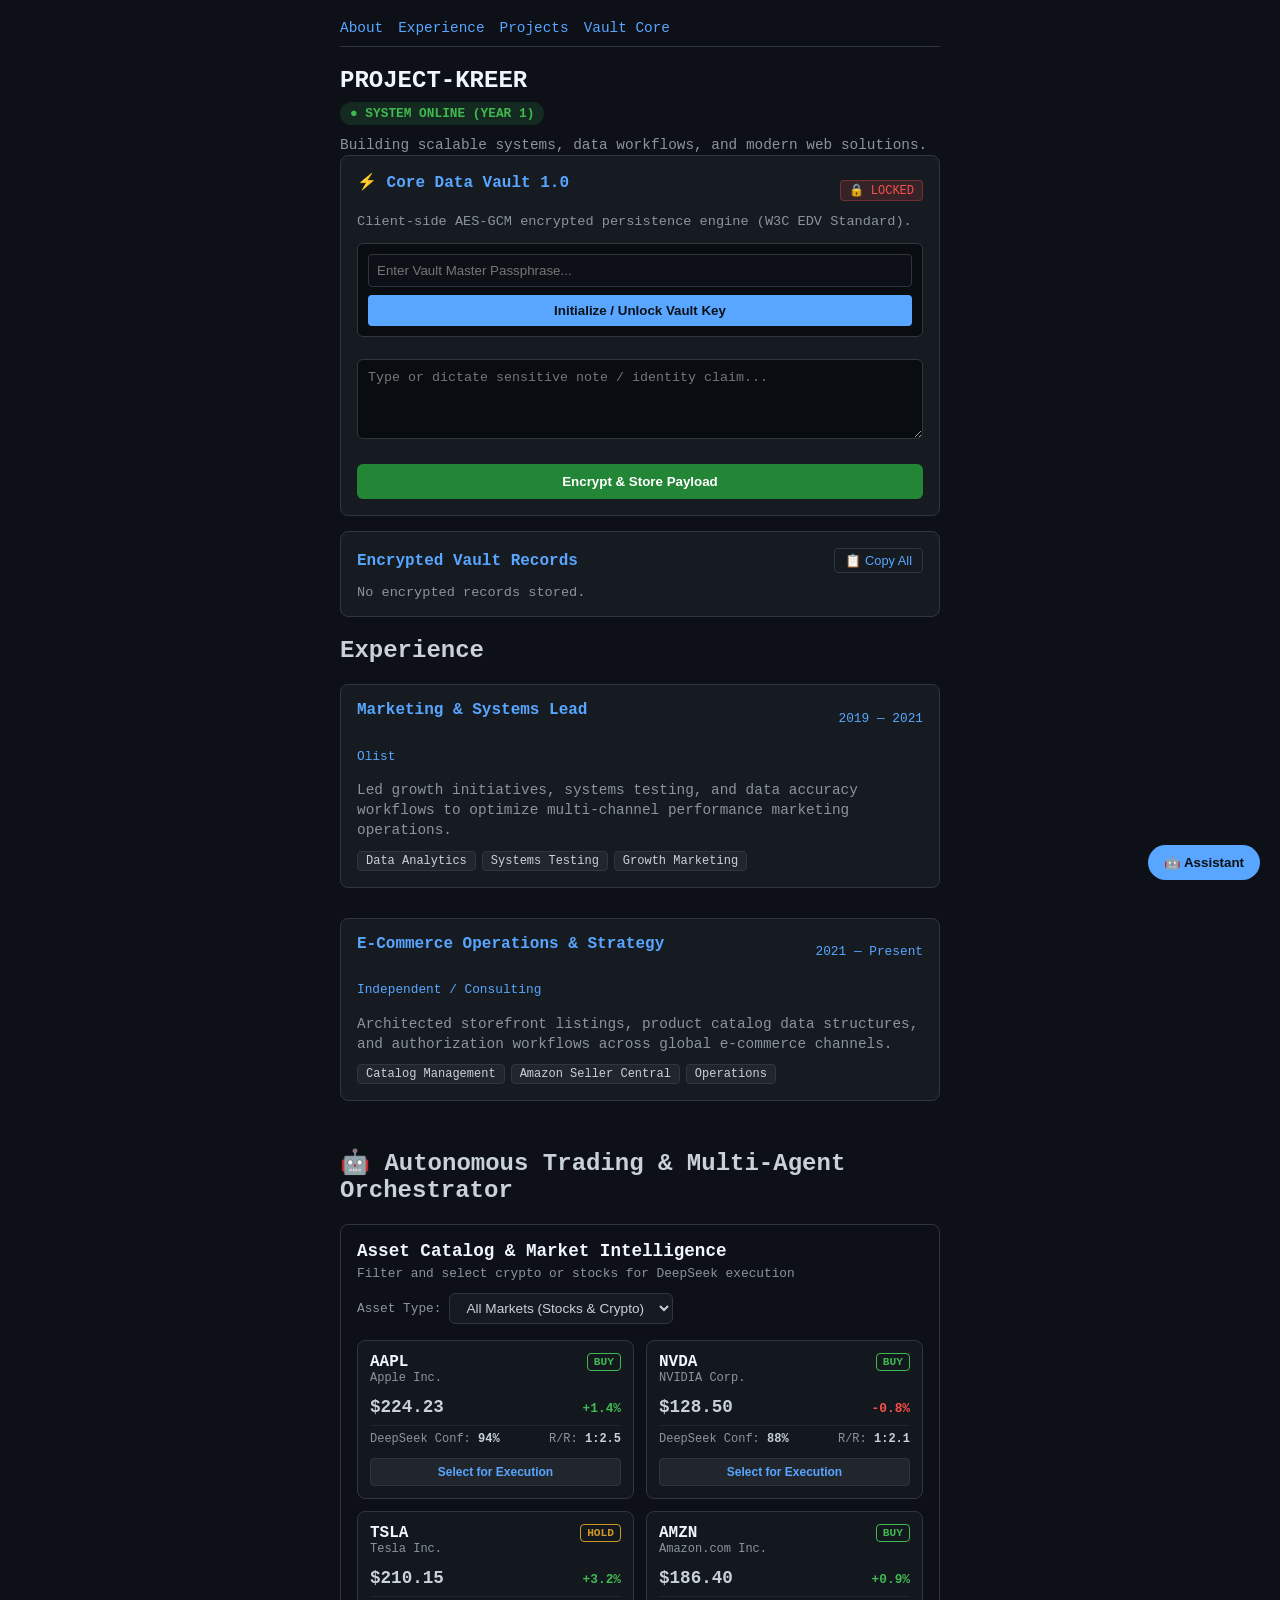
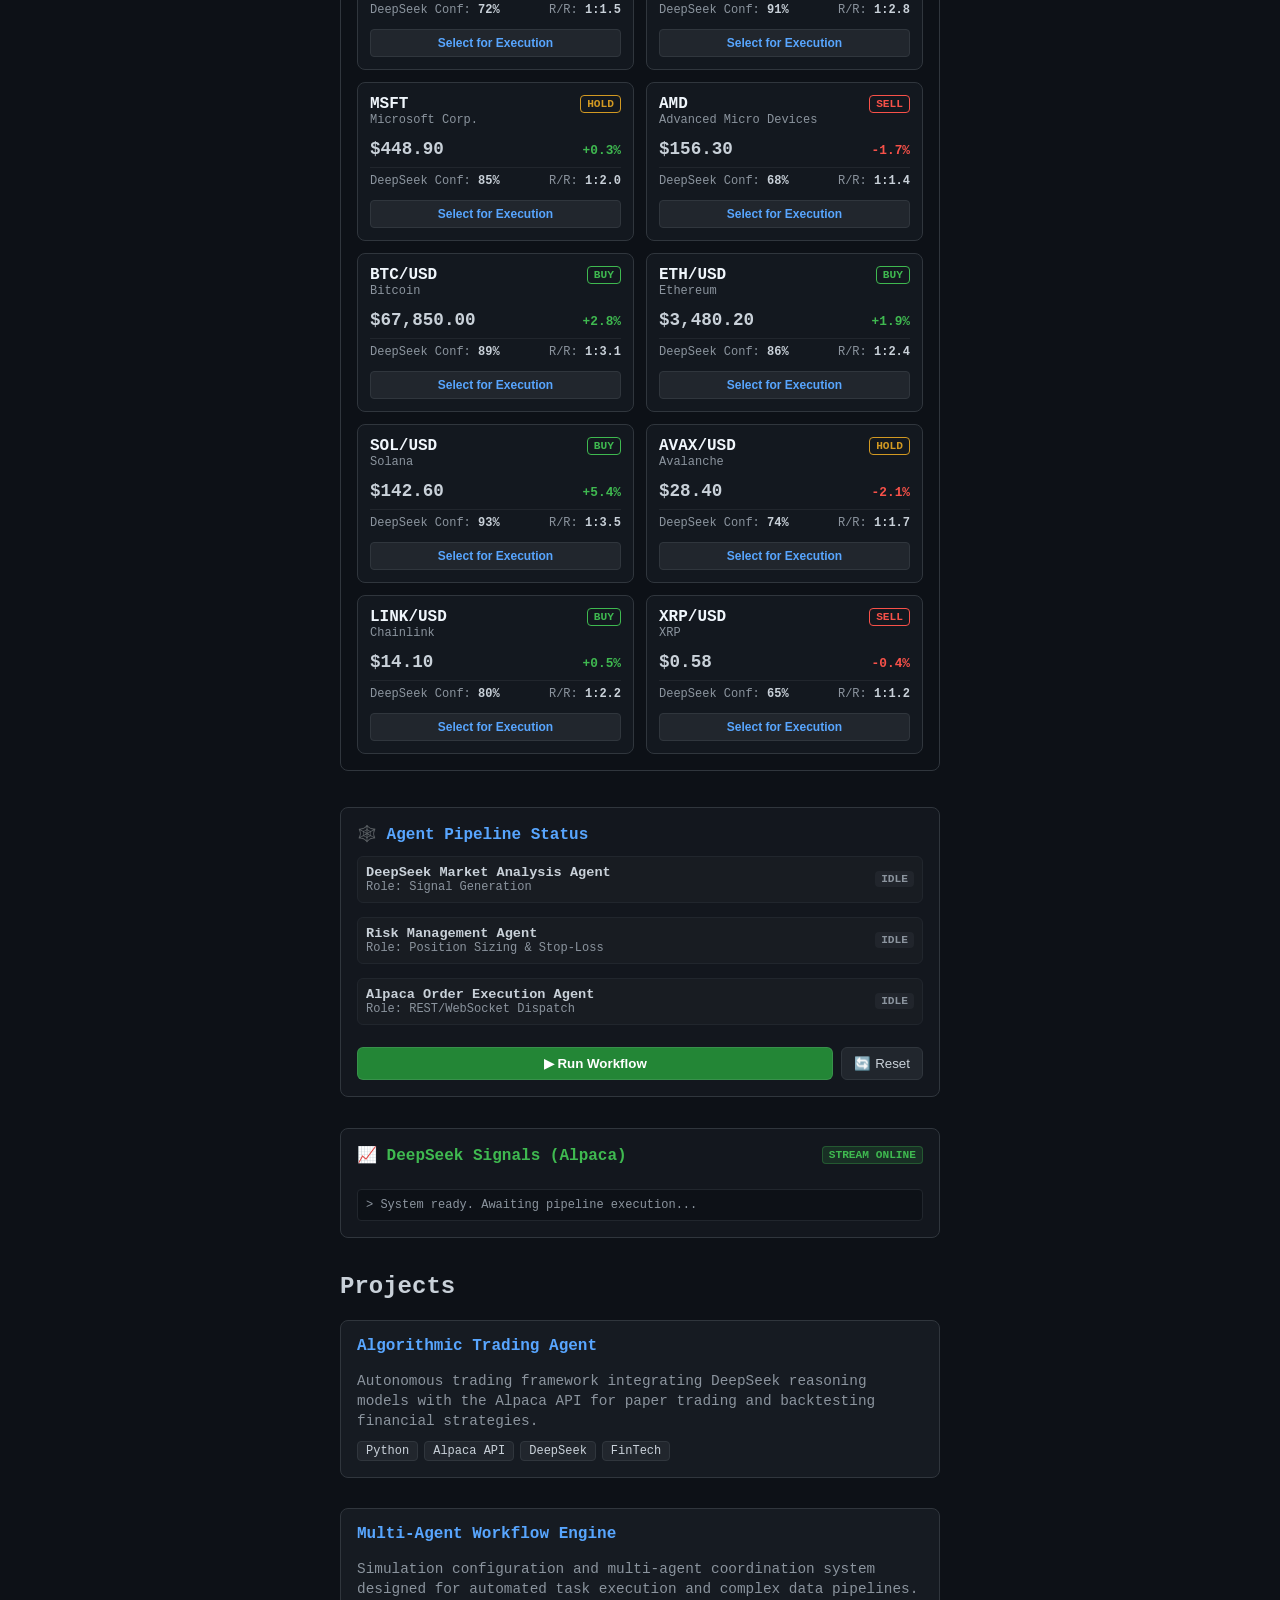
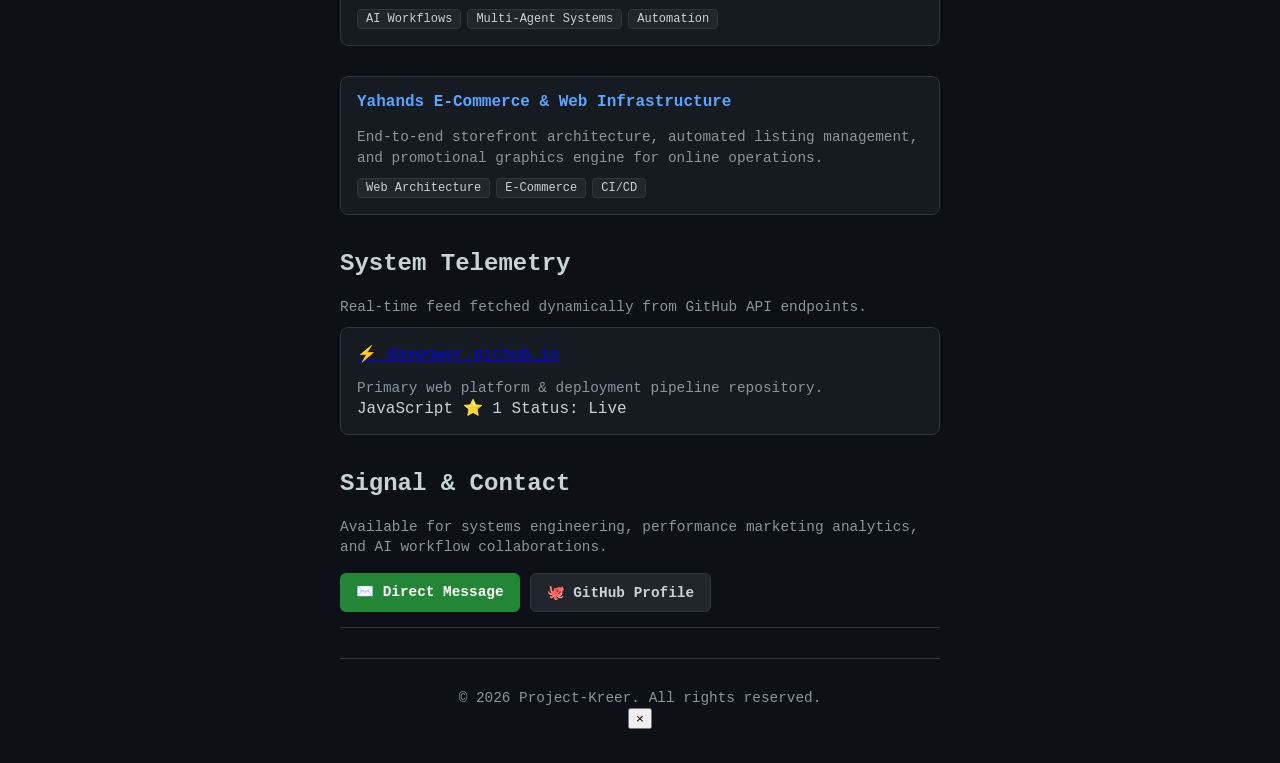
==== commit ee3fcb8f: "Add script.js to index.html" ====
--- a/index.html
+++ b/index.html
@@ -568,5 +568,6 @@
       <input type="text" id="cli-input" placeholder="Ask a question or type a command..." autocomplete="off" autocorrect="off" autocapitalize="off" spellcheck="false" />
     </form>
   </div>
+  <script src="script.js"></script>
 </body>
 </html>
